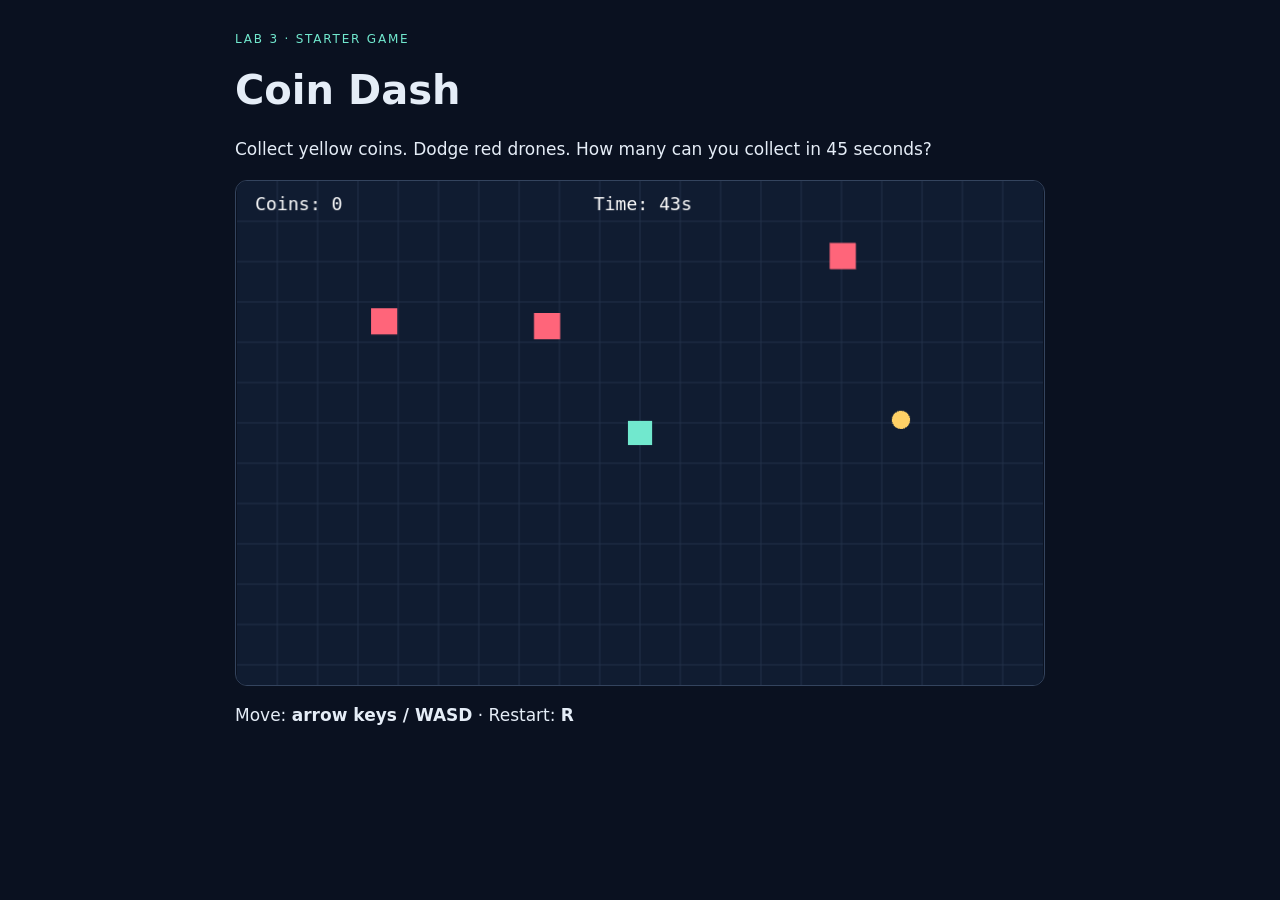
==== index.html @ 68595359 "Initial commit" ====
<!doctype html>
<html lang="en">
<head>
<meta charset="utf-8"><meta name="viewport" content="width=device-width,initial-scale=1">
<title>Coin Dash — Lab 3 starter</title>
<link rel="stylesheet" href="style.css">
</head>
<body>
<main>
  <header><p>LAB 3 · STARTER GAME</p><h1>Coin Dash</h1>
  <p>Collect yellow coins. Dodge red drones. How many can you collect in 45 seconds?</p></header>
  <div id="game" aria-label="Coin Dash game. Move with arrow keys or WASD."></div>
  <p>Move: <strong>arrow keys / WASD</strong> · Restart: <strong>R</strong></p>
</main>
<script src="vendor/phaser-3.90.0.min.js"></script>
<script src="settings.js"></script><script src="game.js"></script>
</body>
</html>
---- style.css ----
* { box-sizing: border-box; }
body { margin: 0; background: #0a1120; color: #e5edf7; font: 17px/1.5 system-ui, sans-serif; }
main { max-width: 850px; margin: 30px auto; padding: 0 20px; }
header > p:first-child { color: #71e8ce; font-size: 12px; letter-spacing: .15em; }
h1 { margin: 0; font-size: 40px; }
#game { border: 1px solid #34445e; border-radius: 12px; overflow: hidden; }
canvas { display: block; }
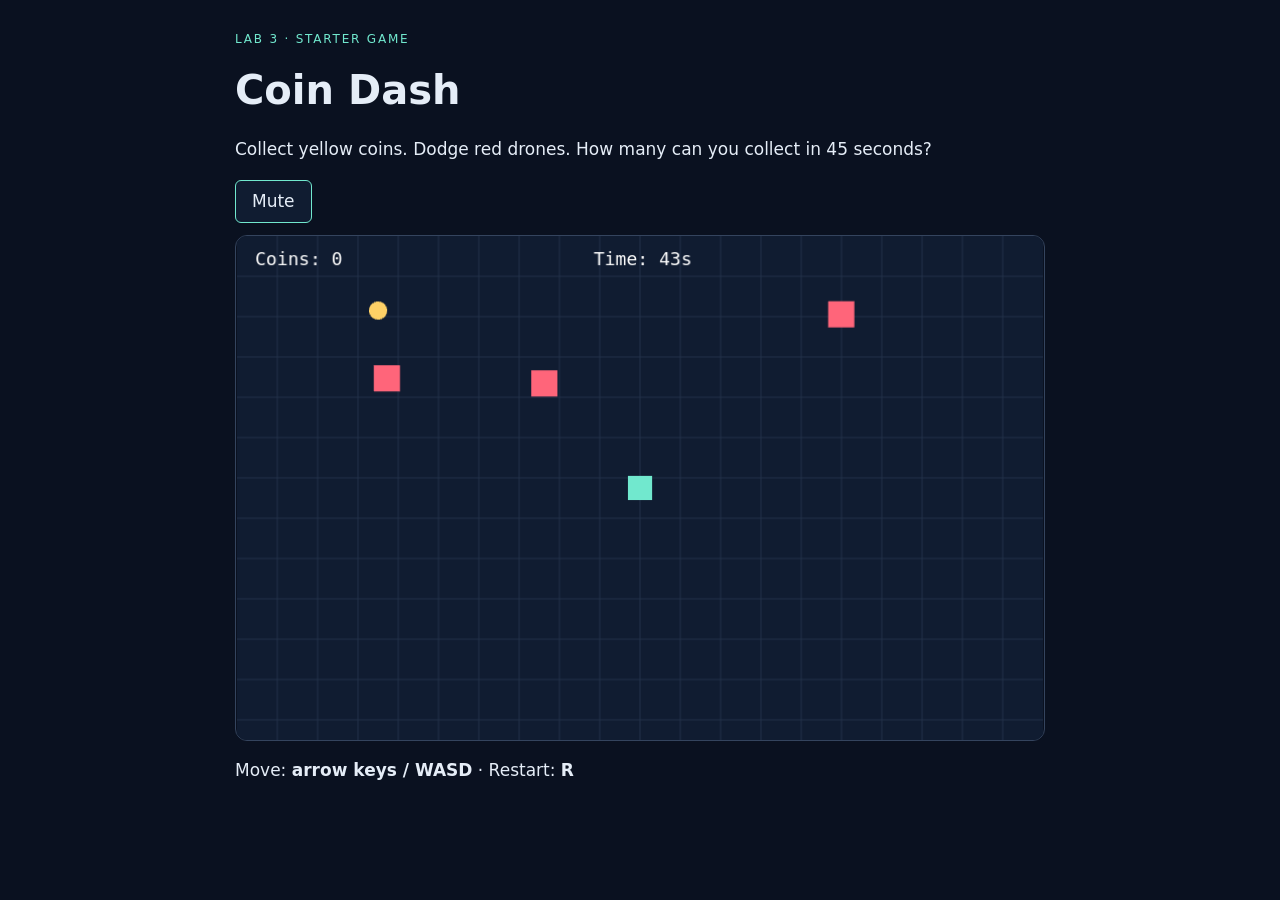
==== commit 905e9e58: "Add Web Audio sound effects and mute control" ====
--- a/index.html
+++ b/index.html
@@ -9,10 +9,11 @@
 <main>
   <header><p>LAB 3 · STARTER GAME</p><h1>Coin Dash</h1>
   <p>Collect yellow coins. Dodge red drones. How many can you collect in 45 seconds?</p></header>
+  <button id="mute" type="button" aria-pressed="false" aria-label="Mute sound effects">Mute</button>
   <div id="game" aria-label="Coin Dash game. Move with arrow keys or WASD."></div>
   <p>Move: <strong>arrow keys / WASD</strong> · Restart: <strong>R</strong></p>
 </main>
 <script src="vendor/phaser-3.90.0.min.js"></script>
-<script src="settings.js"></script><script src="game.js"></script>
+<script src="settings.js"></script><script src="sounds.js"></script><script src="game.js"></script>
 </body>
 </html>
--- a/style.css
+++ b/style.css
@@ -5,3 +5,6 @@
 h1 { margin: 0; font-size: 40px; }
 #game { border: 1px solid #34445e; border-radius: 12px; overflow: hidden; }
 canvas { display: block; }
+button { margin: 0 0 12px; padding: 8px 16px; border: 1px solid #71e8ce; border-radius: 6px; background: #101c31; color: #e5edf7; font: inherit; cursor: pointer; }
+button:hover { background: #24334b; }
+button:focus-visible { outline: 3px solid #ffd166; outline-offset: 3px; }
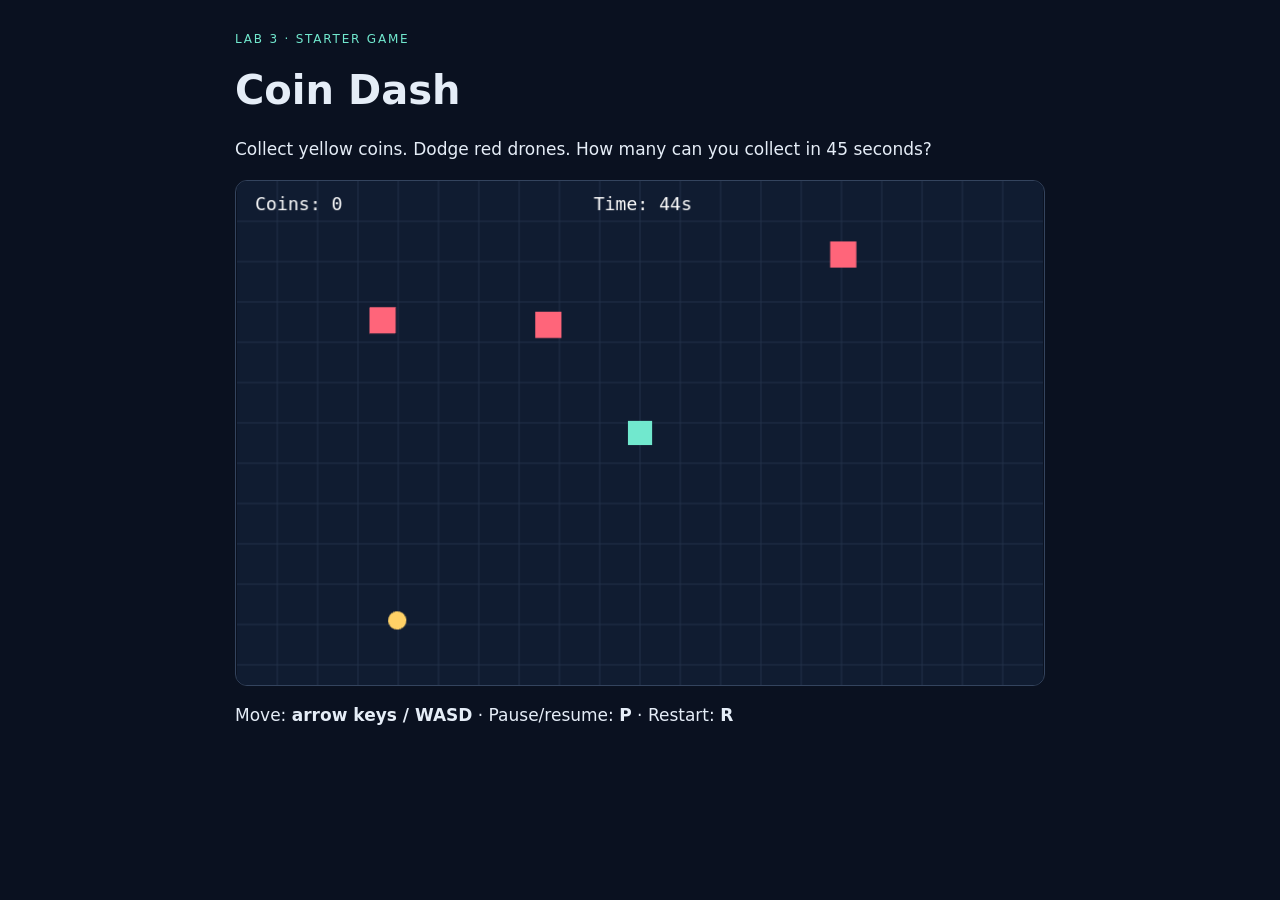
==== commit 7bc5f156: "Add pause and resume with P and gameplay regression checks" ====
--- a/index.html
+++ b/index.html
@@ -9,11 +9,10 @@
 <main>
   <header><p>LAB 3 · STARTER GAME</p><h1>Coin Dash</h1>
   <p>Collect yellow coins. Dodge red drones. How many can you collect in 45 seconds?</p></header>
-  <button id="mute" type="button" aria-pressed="false" aria-label="Mute sound effects">Mute</button>
-  <div id="game" aria-label="Coin Dash game. Move with arrow keys or WASD."></div>
-  <p>Move: <strong>arrow keys / WASD</strong> · Restart: <strong>R</strong></p>
+  <div id="game" aria-label="Coin Dash game. Move with arrow keys or WASD. Press P to pause or resume."></div>
+  <p>Move: <strong>arrow keys / WASD</strong> · Pause/resume: <strong>P</strong> · Restart: <strong>R</strong></p>
 </main>
 <script src="vendor/phaser-3.90.0.min.js"></script>
-<script src="settings.js"></script><script src="sounds.js"></script><script src="game.js"></script>
+<script src="settings.js"></script><script src="game.js"></script>
 </body>
 </html>
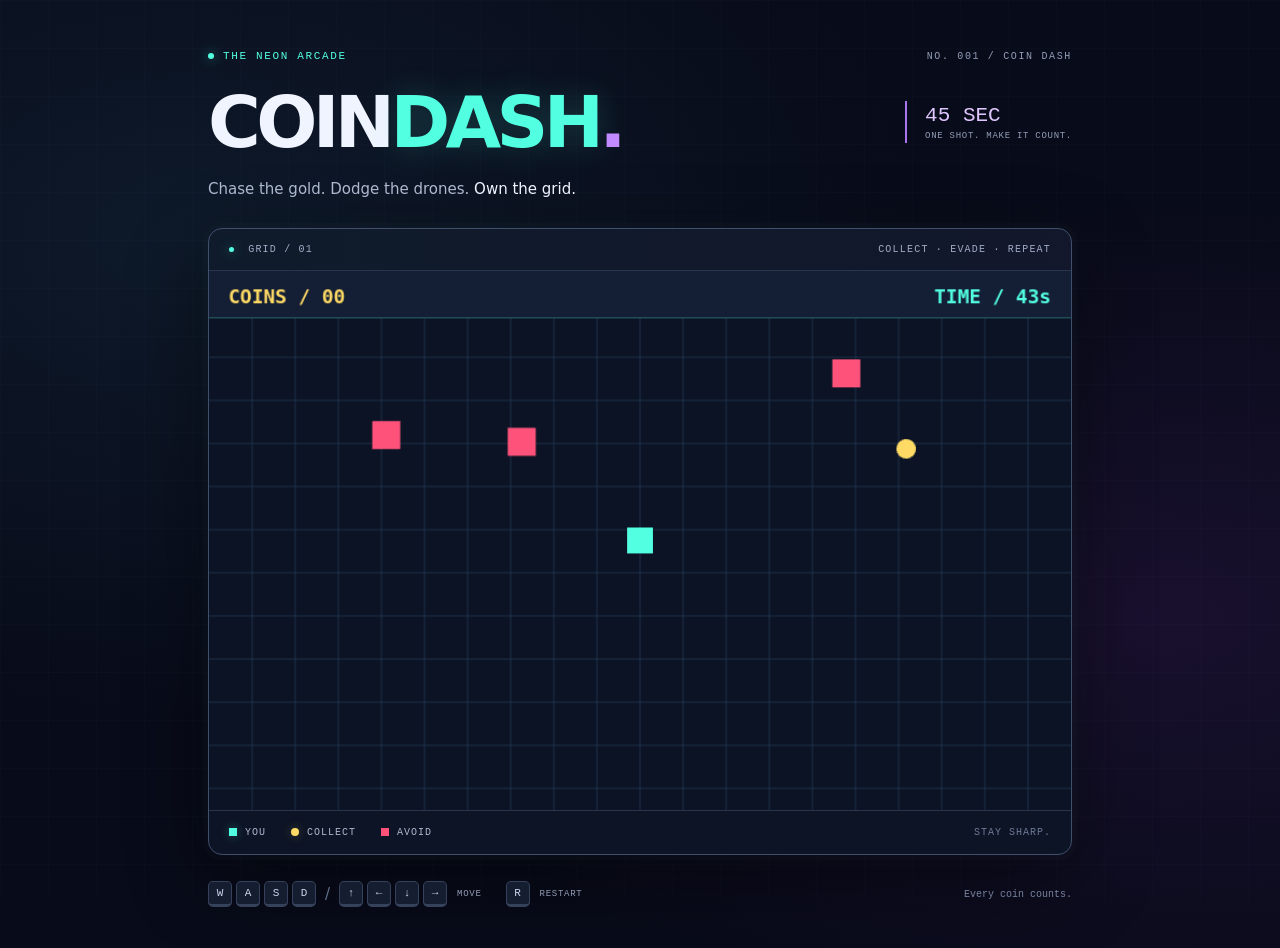
==== commit 57473b4a: "Style Coin Dash with a neon arcade theme" ====
--- a/index.html
+++ b/index.html
@@ -2,15 +2,23 @@
 <html lang="en">
 <head>
 <meta charset="utf-8"><meta name="viewport" content="width=device-width,initial-scale=1">
-<title>Coin Dash — Lab 3 starter</title>
+<meta name="theme-color" content="#080b19">
+<title>Coin Dash — Neon Arcade</title>
 <link rel="stylesheet" href="style.css">
 </head>
 <body>
 <main>
-  <header><p>LAB 3 · STARTER GAME</p><h1>Coin Dash</h1>
-  <p>Collect yellow coins. Dodge red drones. How many can you collect in 45 seconds?</p></header>
-  <div id="game" aria-label="Coin Dash game. Move with arrow keys or WASD. Press P to pause or resume."></div>
-  <p>Move: <strong>arrow keys / WASD</strong> · Pause/resume: <strong>P</strong> · Restart: <strong>R</strong></p>
+  <header>
+    <div class="eyebrow"><span class="status-dot"></span> THE NEON ARCADE <span class="edition">NO. 001 / COIN DASH</span></div>
+    <div class="title-row"><h1>COIN<span>DASH</span><span class="title-dot">.</span></h1><div class="round-badge">45 SEC<small>ONE SHOT. MAKE IT COUNT.</small></div></div>
+    <p class="intro">Chase the gold. Dodge the drones. <span>Own the grid.</span></p>
+  </header>
+  <section class="arcade" aria-label="Game arena">
+    <div class="arena-bar"><span><span class="status-dot"></span> GRID / 01</span><span>COLLECT · EVADE · REPEAT</span></div>
+    <div id="game" aria-label="Coin Dash game. Move with arrow keys or WASD. Press R to restart."></div>
+    <div class="legend" aria-label="Game pieces"><span><i class="piece player"></i> YOU</span><span><i class="piece coin"></i> COLLECT</span><span><i class="piece drone"></i> AVOID</span><span class="legend-note">STAY SHARP.</span></div>
+  </section>
+  <footer><div class="controls"><span><kbd>W</kbd><kbd>A</kbd><kbd>S</kbd><kbd>D</kbd> <span class="or">/</span> <kbd>↑</kbd><kbd>←</kbd><kbd>↓</kbd><kbd>→</kbd> <span class="control-label">MOVE</span></span><span><kbd>R</kbd> <span class="control-label">RESTART</span></span></div><p>Every coin counts.</p></footer>
 </main>
 <script src="vendor/phaser-3.90.0.min.js"></script>
 <script src="settings.js"></script><script src="game.js"></script>
--- a/style.css
+++ b/style.css
@@ -1,10 +1,50 @@
+:root { color-scheme: dark; --cyan: #53ffe1; --muted: #939db8; }
 * { box-sizing: border-box; }
-body { margin: 0; background: #0a1120; color: #e5edf7; font: 17px/1.5 system-ui, sans-serif; }
-main { max-width: 850px; margin: 30px auto; padding: 0 20px; }
-header > p:first-child { color: #71e8ce; font-size: 12px; letter-spacing: .15em; }
-h1 { margin: 0; font-size: 40px; }
-#game { border: 1px solid #34445e; border-radius: 12px; overflow: hidden; }
+body { margin: 0; min-height: 100vh; background: radial-gradient(ellipse at 15% 25%, #14283b80, transparent 48%), radial-gradient(ellipse at 90% 65%, #54227838, transparent 48%), #080b19; color: #f0f4ff; font: 15px/1.5 system-ui, sans-serif; }
+body::before { content: ""; position: fixed; inset: 0; z-index: -1; background-image: linear-gradient(#8b9bce06 1px, transparent 1px), linear-gradient(90deg, #8b9bce06 1px, transparent 1px); background-size: 48px 48px; pointer-events: none; }
+main { max-width: 920px; margin: 48px auto; padding: 0 28px; }
+.eyebrow, .arena-bar, .legend, .control-label, .round-badge, footer p { font-family: ui-monospace, Consolas, monospace; }
+.eyebrow { display: flex; align-items: center; gap: 9px; color: var(--cyan); font-size: 11px; letter-spacing: .15em; }
+.status-dot { display: inline-block; width: 6px; height: 6px; border-radius: 50%; background: var(--cyan); box-shadow: 0 0 12px #53ffe180; }
+.edition { margin-left: auto; color: var(--muted); font-size: 10px; }
+.title-row { display: flex; justify-content: space-between; align-items: center; gap: 20px; margin-top: 18px; }
+h1 { margin: 0; font-size: clamp(42px, 7vw, 72px); line-height: 1.1; font-weight: 900; letter-spacing: -.065em; }
+h1 > span:first-child { color: var(--cyan); text-shadow: 0 0 32px #53ffe130; }
+.title-dot { color: #c18bff; }
+.round-badge { padding-left: 18px; border-left: 2px solid #a875ef; color: #e0c6ff; font-size: 21px; line-height: 1.4; }
+.round-badge small { display: block; color: var(--muted); font-size: 9px; letter-spacing: .08em; }
+.intro { margin: 16px 0 28px; color: #aeb8cf; }
+.intro span { color: #eef3ff; }
+.arcade { border: 1px solid #40506c; border-radius: 14px; overflow: hidden; background: #0d1425; box-shadow: 0 0 0 5px #ffffff03, 0 24px 80px #0007, 0 0 45px #53ffe108; }
+.arena-bar { display: flex; justify-content: space-between; align-items: center; padding: 13px 20px; border-bottom: 1px solid #29344d; font-size: 10px; letter-spacing: .12em; color: #a1acc6; background: linear-gradient(90deg, #53ffe108, #b57cff08); }
+.arena-bar .status-dot { margin-right: 7px; width: 5px; height: 5px; }
+#game { width: 100%; aspect-ratio: 8 / 5; }
 canvas { display: block; }
-button { margin: 0 0 12px; padding: 8px 16px; border: 1px solid #71e8ce; border-radius: 6px; background: #101c31; color: #e5edf7; font: inherit; cursor: pointer; }
-button:hover { background: #24334b; }
-button:focus-visible { outline: 3px solid #ffd166; outline-offset: 3px; }
+.legend { display: flex; align-items: center; gap: 25px; padding: 14px 20px; border-top: 1px solid #29344d; color: #aeb8cf; font-size: 10px; letter-spacing: .1em; }
+.legend > span { display: flex; align-items: center; gap: 8px; }
+.piece { width: 8px; height: 8px; display: inline-block; }
+.player { background: var(--cyan); box-shadow: 0 0 10px #53ffe150; }
+.coin { background: #ffda65; border-radius: 50%; box-shadow: 0 0 10px #ffda6540; }
+.drone { background: #ff527b; }
+.legend .legend-note { margin-left: auto; color: #6f7b98; }
+footer { display: flex; align-items: center; justify-content: space-between; gap: 16px; margin-top: 22px; }
+.controls { display: flex; align-items: center; gap: 24px; }
+.controls > span { display: flex; align-items: center; gap: 4px; }
+kbd { display: inline-flex; align-items: center; justify-content: center; width: 24px; height: 26px; border: 1px solid #36415b; border-bottom-width: 3px; border-radius: 5px; background: #151d30; color: #cbd5ed; font: 11px ui-monospace, Consolas, monospace; }
+.or { color: #64718e; margin: 0 5px; }
+.control-label { color: var(--muted); font-size: 9px; letter-spacing: .08em; margin-left: 6px; }
+footer p { color: #77839f; font-size: 10px; }
+@media (max-width: 600px) {
+  main { margin: 28px auto; padding: 0 14px; }
+  .edition { display: none; }
+  .round-badge { font-size: 16px; padding-left: 10px; }
+  .round-badge small { max-width: 85px; font-size: 8px; }
+  .intro { font-size: 12px; }
+  .arena-bar, .legend { padding: 12px; font-size: 8px; }
+  .legend { gap: 18px; }
+  .legend .legend-note { display: none; }
+  footer { align-items: flex-start; }
+  .controls { flex-wrap: wrap; gap: 12px; }
+  kbd { width: 20px; height: 24px; }
+  footer p { display: none; }
+}
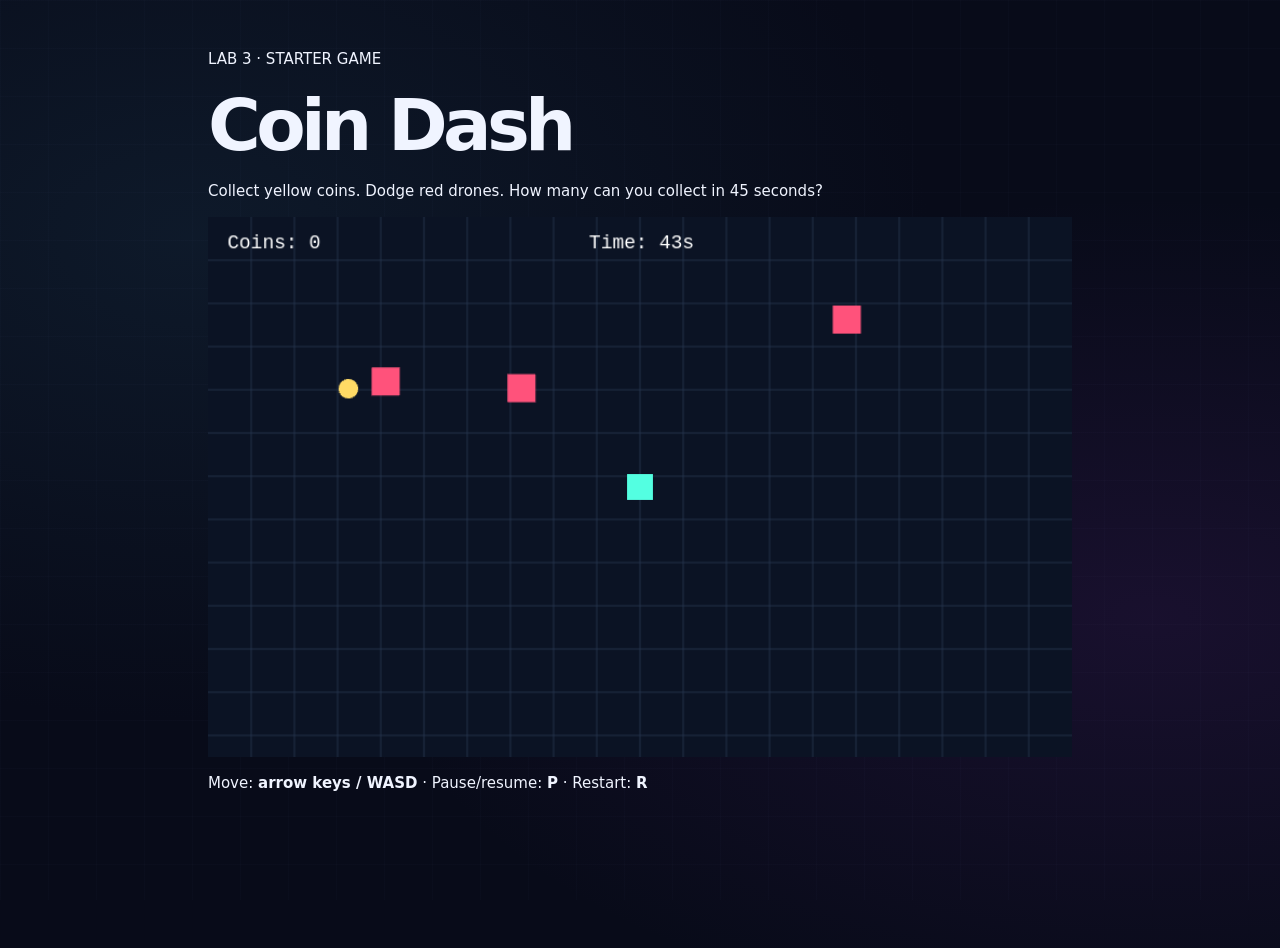
==== commit 410aa3af: "Merge pause and resume feature" ====
--- a/index.html
+++ b/index.html
@@ -2,23 +2,15 @@
 <html lang="en">
 <head>
 <meta charset="utf-8"><meta name="viewport" content="width=device-width,initial-scale=1">
-<meta name="theme-color" content="#080b19">
-<title>Coin Dash — Neon Arcade</title>
+<title>Coin Dash — Lab 3 starter</title>
 <link rel="stylesheet" href="style.css">
 </head>
 <body>
 <main>
-  <header>
-    <div class="eyebrow"><span class="status-dot"></span> THE NEON ARCADE <span class="edition">NO. 001 / COIN DASH</span></div>
-    <div class="title-row"><h1>COIN<span>DASH</span><span class="title-dot">.</span></h1><div class="round-badge">45 SEC<small>ONE SHOT. MAKE IT COUNT.</small></div></div>
-    <p class="intro">Chase the gold. Dodge the drones. <span>Own the grid.</span></p>
-  </header>
-  <section class="arcade" aria-label="Game arena">
-    <div class="arena-bar"><span><span class="status-dot"></span> GRID / 01</span><span>COLLECT · EVADE · REPEAT</span></div>
-    <div id="game" aria-label="Coin Dash game. Move with arrow keys or WASD. Press R to restart."></div>
-    <div class="legend" aria-label="Game pieces"><span><i class="piece player"></i> YOU</span><span><i class="piece coin"></i> COLLECT</span><span><i class="piece drone"></i> AVOID</span><span class="legend-note">STAY SHARP.</span></div>
-  </section>
-  <footer><div class="controls"><span><kbd>W</kbd><kbd>A</kbd><kbd>S</kbd><kbd>D</kbd> <span class="or">/</span> <kbd>↑</kbd><kbd>←</kbd><kbd>↓</kbd><kbd>→</kbd> <span class="control-label">MOVE</span></span><span><kbd>R</kbd> <span class="control-label">RESTART</span></span></div><p>Every coin counts.</p></footer>
+  <header><p>LAB 3 · STARTER GAME</p><h1>Coin Dash</h1>
+  <p>Collect yellow coins. Dodge red drones. How many can you collect in 45 seconds?</p></header>
+  <div id="game" aria-label="Coin Dash game. Move with arrow keys or WASD. Press P to pause or resume."></div>
+  <p>Move: <strong>arrow keys / WASD</strong> · Pause/resume: <strong>P</strong> · Restart: <strong>R</strong></p>
 </main>
 <script src="vendor/phaser-3.90.0.min.js"></script>
 <script src="settings.js"></script><script src="game.js"></script>
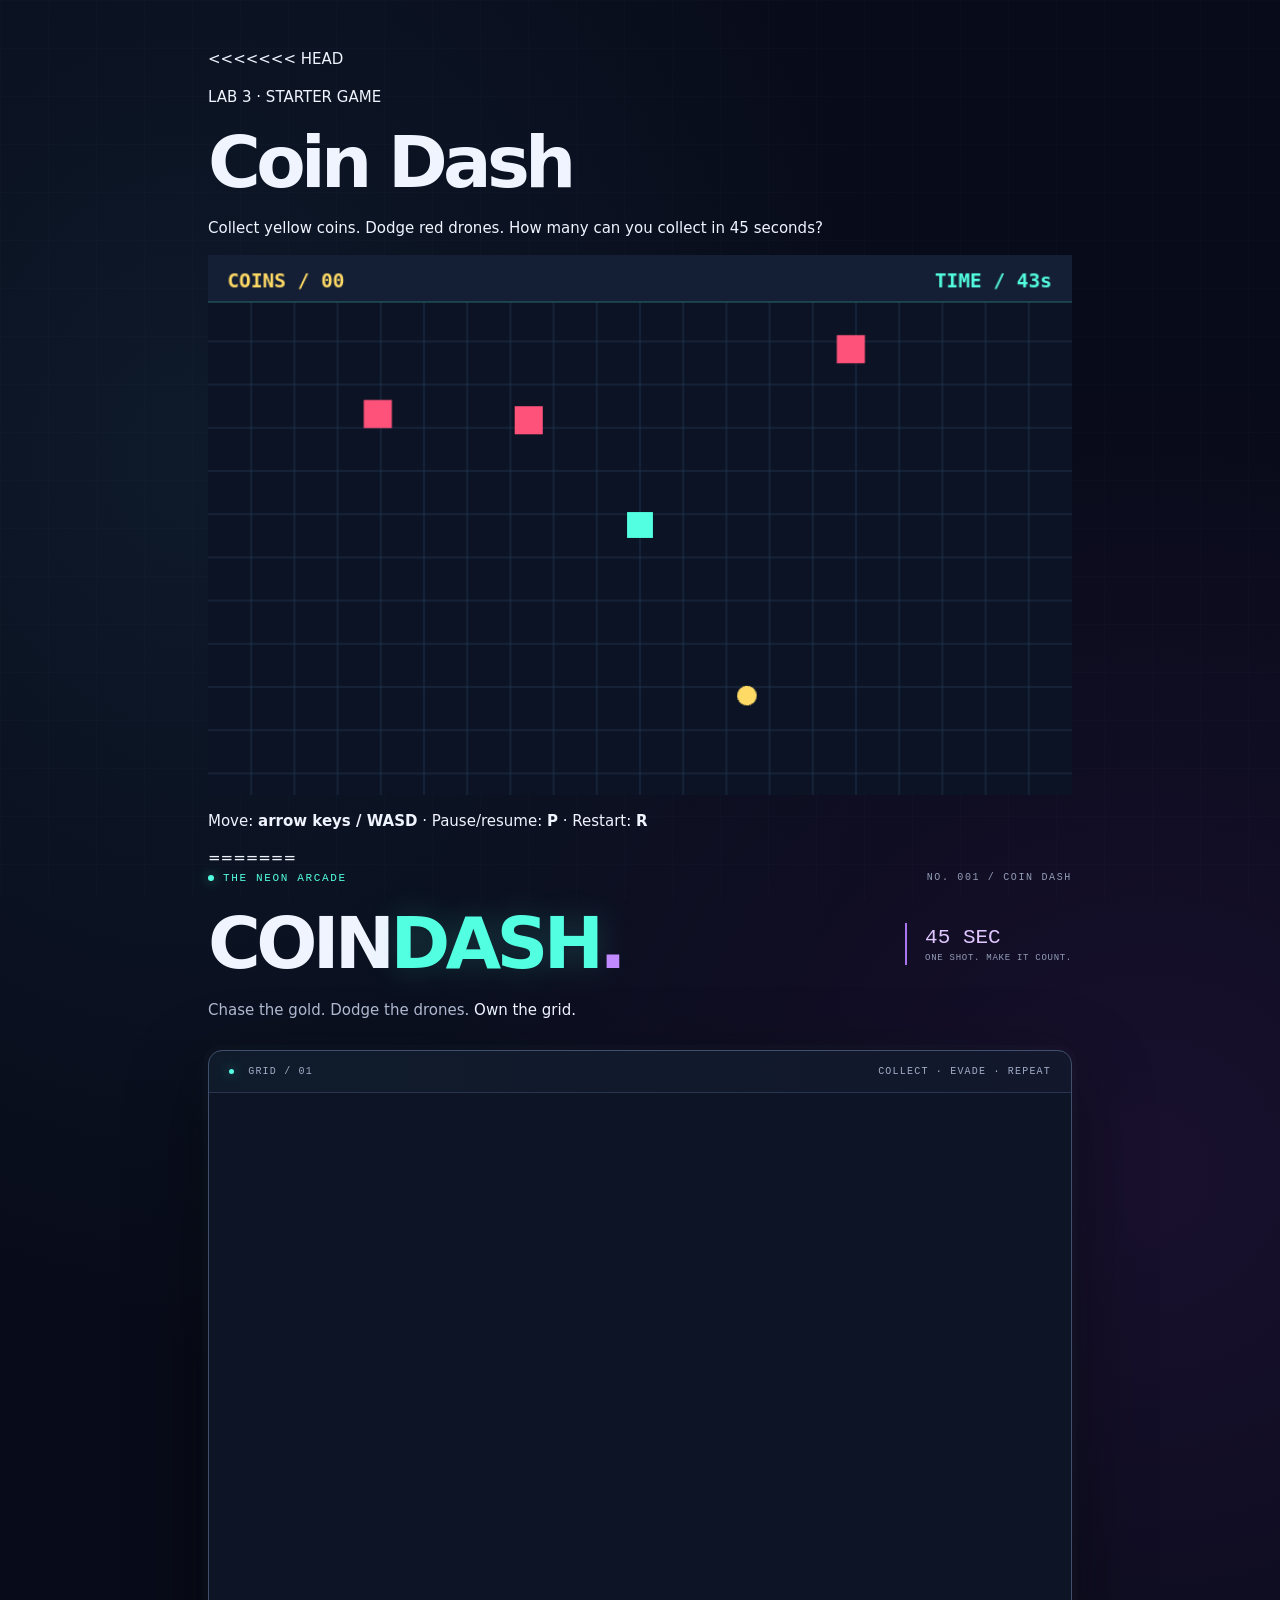
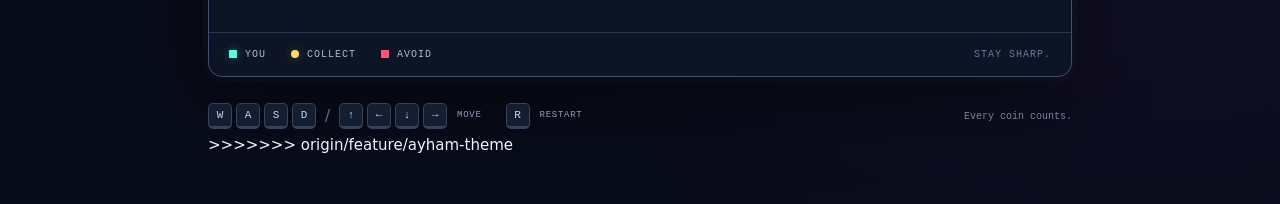
==== commit 250da1bc: "Merge neon arcade theme with pause controls # Conflicts: #	game.js #	index.html" ====
--- a/index.html
+++ b/index.html
@@ -2,15 +2,30 @@
 <html lang="en">
 <head>
 <meta charset="utf-8"><meta name="viewport" content="width=device-width,initial-scale=1">
-<title>Coin Dash — Lab 3 starter</title>
+<meta name="theme-color" content="#080b19">
+<title>Coin Dash — Neon Arcade</title>
 <link rel="stylesheet" href="style.css">
 </head>
 <body>
 <main>
+<<<<<<< HEAD
   <header><p>LAB 3 · STARTER GAME</p><h1>Coin Dash</h1>
   <p>Collect yellow coins. Dodge red drones. How many can you collect in 45 seconds?</p></header>
   <div id="game" aria-label="Coin Dash game. Move with arrow keys or WASD. Press P to pause or resume."></div>
   <p>Move: <strong>arrow keys / WASD</strong> · Pause/resume: <strong>P</strong> · Restart: <strong>R</strong></p>
+=======
+  <header>
+    <div class="eyebrow"><span class="status-dot"></span> THE NEON ARCADE <span class="edition">NO. 001 / COIN DASH</span></div>
+    <div class="title-row"><h1>COIN<span>DASH</span><span class="title-dot">.</span></h1><div class="round-badge">45 SEC<small>ONE SHOT. MAKE IT COUNT.</small></div></div>
+    <p class="intro">Chase the gold. Dodge the drones. <span>Own the grid.</span></p>
+  </header>
+  <section class="arcade" aria-label="Game arena">
+    <div class="arena-bar"><span><span class="status-dot"></span> GRID / 01</span><span>COLLECT · EVADE · REPEAT</span></div>
+    <div id="game" aria-label="Coin Dash game. Move with arrow keys or WASD. Press R to restart."></div>
+    <div class="legend" aria-label="Game pieces"><span><i class="piece player"></i> YOU</span><span><i class="piece coin"></i> COLLECT</span><span><i class="piece drone"></i> AVOID</span><span class="legend-note">STAY SHARP.</span></div>
+  </section>
+  <footer><div class="controls"><span><kbd>W</kbd><kbd>A</kbd><kbd>S</kbd><kbd>D</kbd> <span class="or">/</span> <kbd>↑</kbd><kbd>←</kbd><kbd>↓</kbd><kbd>→</kbd> <span class="control-label">MOVE</span></span><span><kbd>R</kbd> <span class="control-label">RESTART</span></span></div><p>Every coin counts.</p></footer>
+>>>>>>> origin/feature/ayham-theme
 </main>
 <script src="vendor/phaser-3.90.0.min.js"></script>
 <script src="settings.js"></script><script src="game.js"></script>
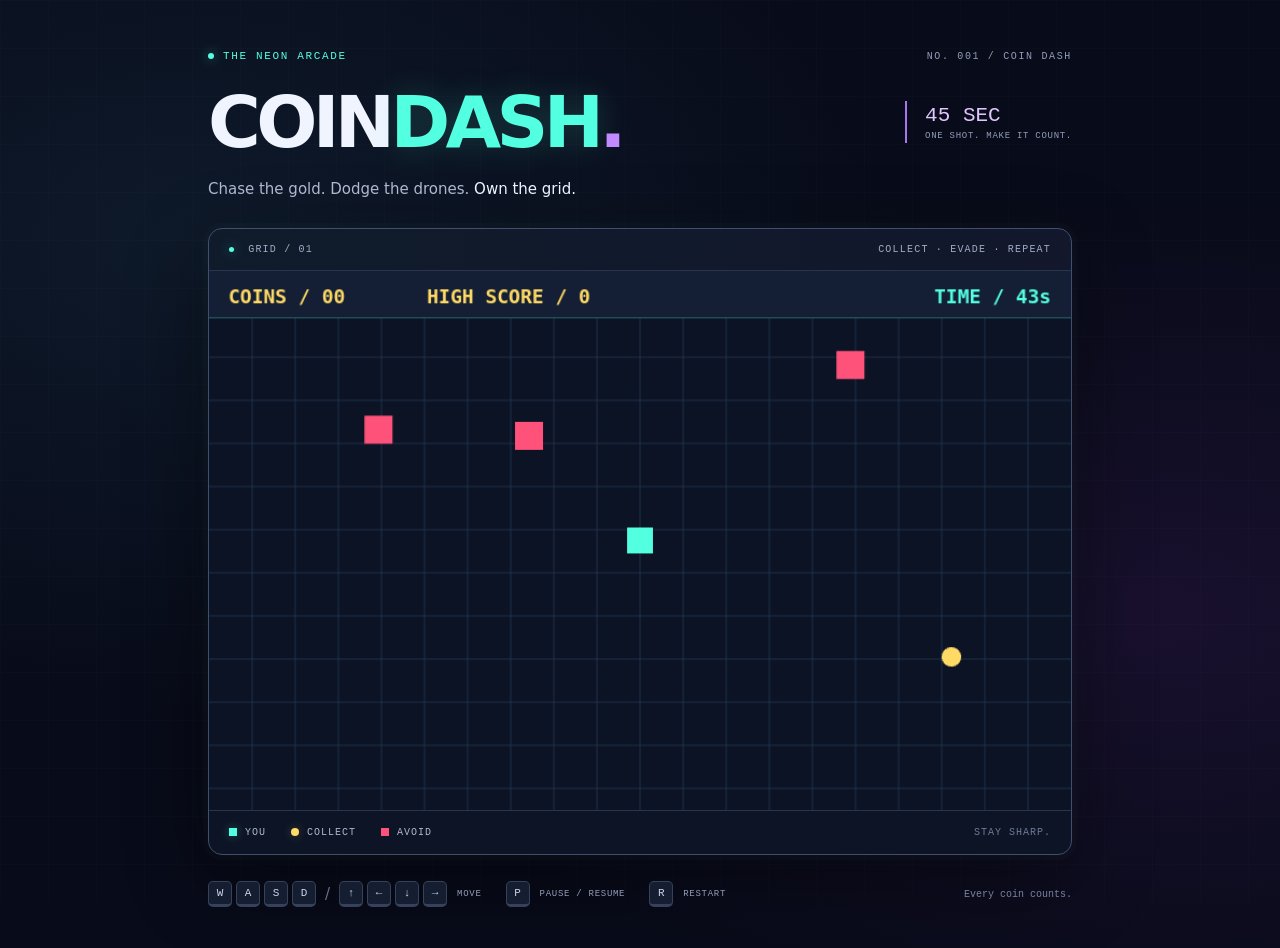
==== commit fead9c49: "Merge persistent high scores with neon HUD # Conflicts: #	game.js" ====
--- a/index.html
+++ b/index.html
@@ -8,12 +8,6 @@
 </head>
 <body>
 <main>
-<<<<<<< HEAD
-  <header><p>LAB 3 · STARTER GAME</p><h1>Coin Dash</h1>
-  <p>Collect yellow coins. Dodge red drones. How many can you collect in 45 seconds?</p></header>
-  <div id="game" aria-label="Coin Dash game. Move with arrow keys or WASD. Press P to pause or resume."></div>
-  <p>Move: <strong>arrow keys / WASD</strong> · Pause/resume: <strong>P</strong> · Restart: <strong>R</strong></p>
-=======
   <header>
     <div class="eyebrow"><span class="status-dot"></span> THE NEON ARCADE <span class="edition">NO. 001 / COIN DASH</span></div>
     <div class="title-row"><h1>COIN<span>DASH</span><span class="title-dot">.</span></h1><div class="round-badge">45 SEC<small>ONE SHOT. MAKE IT COUNT.</small></div></div>
@@ -21,11 +15,10 @@
   </header>
   <section class="arcade" aria-label="Game arena">
     <div class="arena-bar"><span><span class="status-dot"></span> GRID / 01</span><span>COLLECT · EVADE · REPEAT</span></div>
-    <div id="game" aria-label="Coin Dash game. Move with arrow keys or WASD. Press R to restart."></div>
+    <div id="game" aria-label="Coin Dash game. Move with arrow keys or WASD. Press P to pause or resume. Press R to restart."></div>
     <div class="legend" aria-label="Game pieces"><span><i class="piece player"></i> YOU</span><span><i class="piece coin"></i> COLLECT</span><span><i class="piece drone"></i> AVOID</span><span class="legend-note">STAY SHARP.</span></div>
   </section>
-  <footer><div class="controls"><span><kbd>W</kbd><kbd>A</kbd><kbd>S</kbd><kbd>D</kbd> <span class="or">/</span> <kbd>↑</kbd><kbd>←</kbd><kbd>↓</kbd><kbd>→</kbd> <span class="control-label">MOVE</span></span><span><kbd>R</kbd> <span class="control-label">RESTART</span></span></div><p>Every coin counts.</p></footer>
->>>>>>> origin/feature/ayham-theme
+  <footer><div class="controls"><span><kbd>W</kbd><kbd>A</kbd><kbd>S</kbd><kbd>D</kbd> <span class="or">/</span> <kbd>↑</kbd><kbd>←</kbd><kbd>↓</kbd><kbd>→</kbd> <span class="control-label">MOVE</span></span><span><kbd>P</kbd> <span class="control-label">PAUSE / RESUME</span></span><span><kbd>R</kbd> <span class="control-label">RESTART</span></span></div><p>Every coin counts.</p></footer>
 </main>
 <script src="vendor/phaser-3.90.0.min.js"></script>
 <script src="settings.js"></script><script src="game.js"></script>
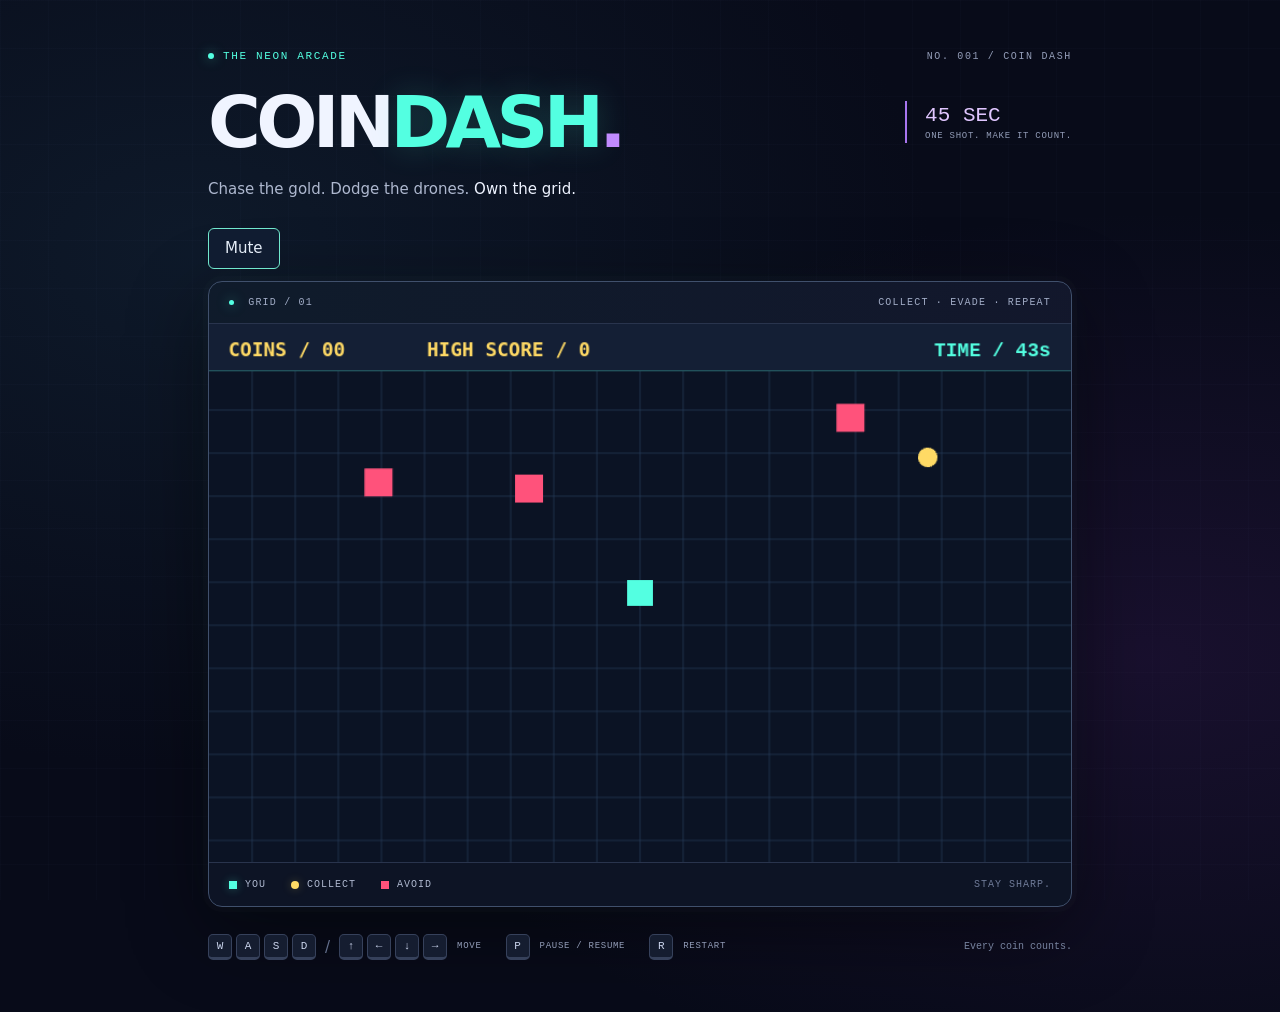
==== commit 90262891: "Merge sound effects and mute controls # Conflicts: #	game.js #	index.html #	style.css" ====
--- a/index.html
+++ b/index.html
@@ -13,6 +13,7 @@
     <div class="title-row"><h1>COIN<span>DASH</span><span class="title-dot">.</span></h1><div class="round-badge">45 SEC<small>ONE SHOT. MAKE IT COUNT.</small></div></div>
     <p class="intro">Chase the gold. Dodge the drones. <span>Own the grid.</span></p>
   </header>
+  <button id="mute" type="button" aria-pressed="false" aria-label="Mute sound effects">Mute</button>
   <section class="arcade" aria-label="Game arena">
     <div class="arena-bar"><span><span class="status-dot"></span> GRID / 01</span><span>COLLECT · EVADE · REPEAT</span></div>
     <div id="game" aria-label="Coin Dash game. Move with arrow keys or WASD. Press P to pause or resume. Press R to restart."></div>
@@ -21,6 +22,6 @@
   <footer><div class="controls"><span><kbd>W</kbd><kbd>A</kbd><kbd>S</kbd><kbd>D</kbd> <span class="or">/</span> <kbd>↑</kbd><kbd>←</kbd><kbd>↓</kbd><kbd>→</kbd> <span class="control-label">MOVE</span></span><span><kbd>P</kbd> <span class="control-label">PAUSE / RESUME</span></span><span><kbd>R</kbd> <span class="control-label">RESTART</span></span></div><p>Every coin counts.</p></footer>
 </main>
 <script src="vendor/phaser-3.90.0.min.js"></script>
-<script src="settings.js"></script><script src="game.js"></script>
+<script src="settings.js"></script><script src="sounds.js"></script><script src="game.js"></script>
 </body>
 </html>
--- a/style.css
+++ b/style.css
@@ -48,3 +48,6 @@
   kbd { width: 20px; height: 24px; }
   footer p { display: none; }
 }
+button { margin: 0 0 12px; padding: 8px 16px; border: 1px solid #71e8ce; border-radius: 6px; background: #101c31; color: #e5edf7; font: inherit; cursor: pointer; }
+button:hover { background: #24334b; }
+button:focus-visible { outline: 3px solid #ffd166; outline-offset: 3px; }
